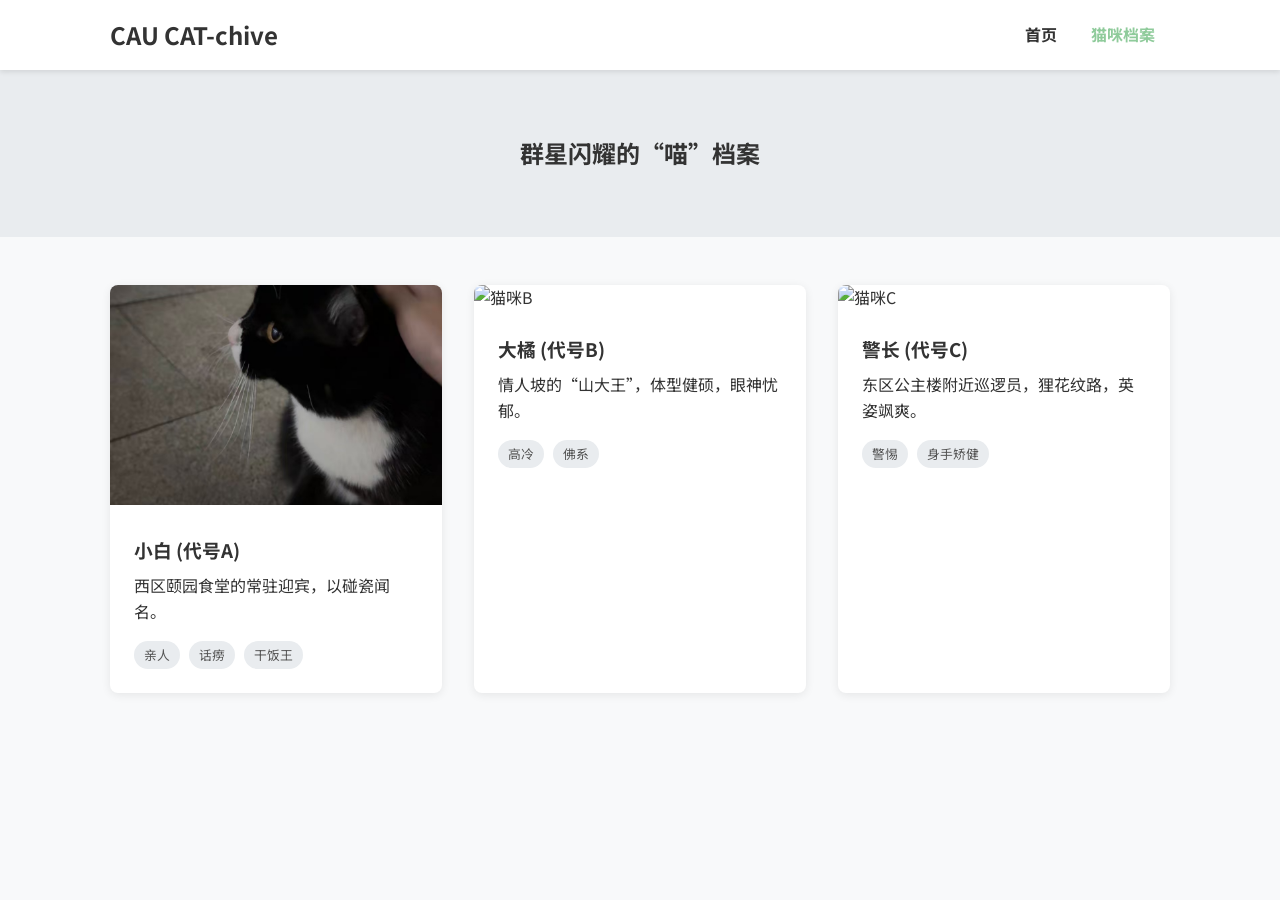
==== archive.html @ 64cd2632 "first commit" ====
<!DOCTYPE html>
<html lang="zh-CN">
<head>
    <meta charset="UTF-8">
    <meta name="viewport" content="width=device-width, initial-scale=1.0">
    <title>猫咪档案 - 农大“喵”星人档案</title>
    <link rel="stylesheet" href="css/style.css">
</head>
<body>
    <!-- 导航栏 -->
    <header class="navbar">
        <div class="container">
            <a href="index.html" class="logo">CAU CAT-chive</a>
            <nav class="nav-links">
                <a href="index.html">首页</a>
                <a href="archive.html" class="active">猫咪档案</a>
                <!-- <a href="guide.html">关怀指南</a> -->
            </nav>
        </div>
    </header>

    <!-- 主体内容 -->
    <main>
        <section class="page-header">
            <h1>群星闪耀的“喵”档案</h1>
        </section>

        <div class="container">
            <!-- 猫咪卡片网格 -->
            <div class="cat-grid">
                <!-- 猫咪A卡片 -->
                <a href="cat_A.html" class="cat-card">
                    <img src="images/cat_a_1.jpg" alt="猫咪A">
                    <div class="card-content">
                        <h3>小白 (代号A)</h3>
                        <p>西区颐园食堂的常驻迎宾，以碰瓷闻名。</p>
                        <div class="tags">
                            <span>亲人</span>
                            <span>话痨</span>
                            <span>干饭王</span>
                        </div>
                    </div>
                </a>

                <!-- 猫咪B卡片 -->
                <a href="cat_B.html" class="cat-card">
                    <img src="images/cat_b_1.jpg" alt="猫咪B">
                    <div class="card-content">
                        <h3>大橘 (代号B)</h3>
                        <p>情人坡的“山大王”，体型健硕，眼神忧郁。</p>
                        <div class="tags">
                            <span>高冷</span>
                            <span>佛系</span>
                        </div>
                    </div>
                </a>

                <!-- 猫咪C卡片 -->
                <a href="cat_C.html" class="cat-card">
                    <img src="images/cat_c_1.jpg" alt="猫咪C">
                    <div class="card-content">
                        <h3>警长 (代号C)</h3>
                        <p>东区公主楼附近巡逻员，狸花纹路，英姿飒爽。</p>
                        <div class="tags">
                            <span>警惕</span>
                            <span>身手矫健</span>
                        </div>
                    </div>
                </a>
                
                <!-- 你可以继续复制粘贴cat-card来添加更多猫咪 -->

            </div>
        </div>
    </main>
</body>
</html>
---- css/style.css ----
/* css/style.css */

/* --- 1. 全局与基础样式 --- */

/* 引入一个更美观的免费中文字体，瞬间提升气质 */
@import url('https://fonts.googleapis.com/css2?family=Noto+Sans+SC:wght@400;700&display=swap');

* {
    margin: 0;
    padding: 0;
    box-sizing: border-box;
}

body {
    font-family: 'Noto Sans SC', sans-serif; /* 应用字体 */
    background-color: #f8f9fa; /* 温和的背景色 */
    color: #333;
    line-height: 1.6;
}

.container {
    max-width: 1100px;
    margin: auto;
    padding: 0 20px;
}

a {
    text-decoration: none;
    color: #5b9279; /* 统一的链接颜色 */
}

/* --- 2. 导航栏样式 --- */
.navbar {
    background: #fff;
    padding: 1rem 0;
    box-shadow: 0 2px 5px rgba(0,0,0,0.1);
    position: sticky; /* 导航栏滚动时固定在顶部 */
    top: 0;
    z-index: 100;
}

.navbar .container {
    display: flex;
    justify-content: space-between;
    align-items: center;
}

.navbar .logo {
    font-size: 1.5rem;
    font-weight: 700;
    color: #333;
}

.navbar .nav-links a {
    color: #333;
    padding: 0 15px;
    font-weight: 700;
    transition: color 0.3s ease;
}

.navbar .nav-links a:hover,
.navbar .nav-links a.active {
    color: #8fcb9b; /* 悬停和当前页面的高亮色 */
}

/* --- 3. 首页 (index.html) 样式 --- */
.hero {
    height: 90vh;
    background: linear-gradient(rgba(0, 0, 0, 0.5), rgba(0, 0, 0, 0.5)), url('../images/hero-bg.jpg') no-repeat center center/cover;
    color: #fff;
    display: flex;
    flex-direction: column;
    justify-content: center;
    align-items: center;
    text-align: center;
}

.hero h1 {
    font-size: 3.5rem;
    margin-bottom: 1rem;
}

.hero p {
    font-size: 1.2rem;
    margin-bottom: 2rem;
}

.btn {
    display: inline-block;
    background: #8fcb9b;
    color: #fff;
    padding: 12px 30px;
    border-radius: 5px;
    font-size: 1.1rem;
    font-weight: 700;
    transition: background 0.3s ease;
}

.btn:hover {
    background: #5b9279;
}

/* --- 4. 档案总览页 (archive.html) 样式 --- */
.page-header {
    padding: 4rem 0;
    text-align: center;
    background: #e9ecef;
}

.cat-grid {
    display: grid;
    /* 【出彩点】使用Grid布局创建响应式网格 */
    grid-template-columns: repeat(auto-fit, minmax(300px, 1fr));
    gap: 2rem;
    padding: 3rem 0;
}

.cat-card {
    background: #fff;
    border-radius: 8px;
    box-shadow: 0 2px 10px rgba(0,0,0,0.08);
    overflow: hidden;
    display: block; /* 让整个卡片可点击 */
    color: #333;
    /* 【出彩点】为悬停动画做准备 */
    transition: transform 0.3s ease, box-shadow 0.3s ease;
}

/* 【出彩点】卡片悬停效果，可在报告中重点说明 */
.cat-card:hover {
    transform: translateY(-8px);
    box-shadow: 0 8px 20px rgba(0,0,0,0.12);
}

.cat-card img {
    width: 100%;
    height: 220px;
    object-fit: cover; /* 保证图片不变形 */
}

.card-content {
    padding: 1.5rem;
}

.card-content h3 {
    margin-bottom: 0.5rem;
}

.card-content .tags {
    margin-top: 1rem;
}

.card-content .tags span {
    display: inline-block;
    background: #e9ecef;
    color: #555;
    padding: 4px 10px;
    border-radius: 15px;
    font-size: 0.8rem;
    margin-right: 5px;
}

/* --- 5. 猫咪详情页 (cat_A.html) 样式 --- */
.cat-detail-layout {
    display: flex;
    gap: 3rem;
    padding: 3rem 0;
}

.cat-gallery {
    flex: 1; /* 占据一半空间 */
}

.cat-gallery .main-img {
    width: 100%;
    border-radius: 8px;
    margin-bottom: 1rem;
}

.cat-info {
    flex: 1; /* 占据另一半空间 */
}

.cat-info h1 {
    font-size: 2.5rem;
    margin-bottom: 0.5rem;
}

.cat-info .profile-card {
    background: #fff;
    padding: 1.5rem;
    border-radius: 8px;
    margin-top: 2rem;
    border-left: 5px solid #8fcb9b;
}

.cat-info .profile-card p {
    margin-bottom: 0.5rem;
}

.cat-info .story {
    margin-top: 2rem;
}

.back-link {
    display: inline-block;
    margin: 2rem 0;
    font-weight: 700;
}

/* --- 6. 响应式设计 --- */
/* 当屏幕宽度小于768px时应用这些样式 */
@media(max-width: 768px) {
    .hero h1 {
        font-size: 2.5rem;
    }

    .cat-detail-layout {
        flex-direction: column; /* 详情页的两栏变为上下堆叠 */
    }
}
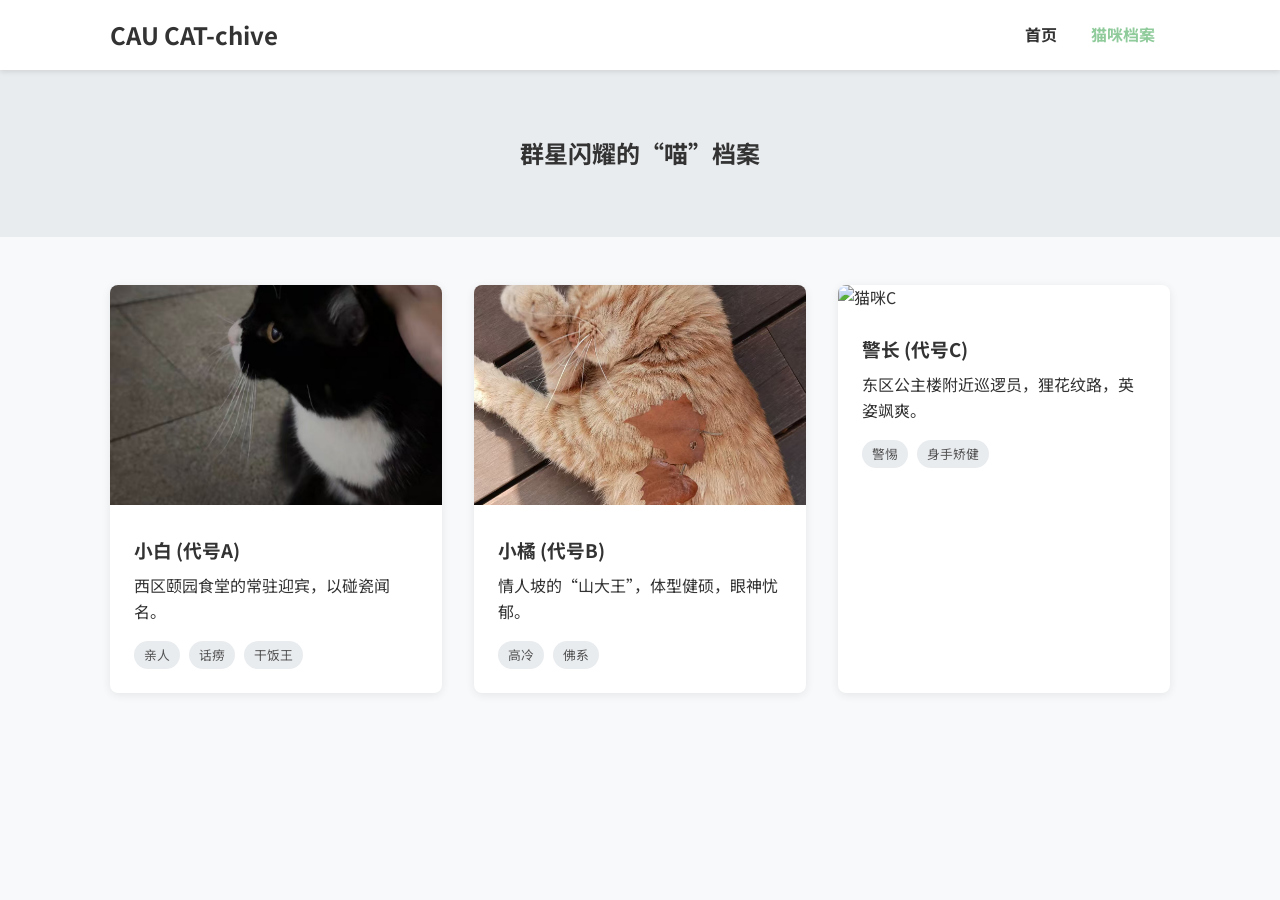
==== commit 56ebbf78: "更新了新的猫咪图片" ====
--- a/archive.html
+++ b/archive.html
@@ -46,7 +46,7 @@
                 <a href="cat_B.html" class="cat-card">
                     <img src="images/cat_b_1.jpg" alt="猫咪B">
                     <div class="card-content">
-                        <h3>大橘 (代号B)</h3>
+                        <h3>小橘 (代号B)</h3>
                         <p>情人坡的“山大王”，体型健硕，眼神忧郁。</p>
                         <div class="tags">
                             <span>高冷</span>
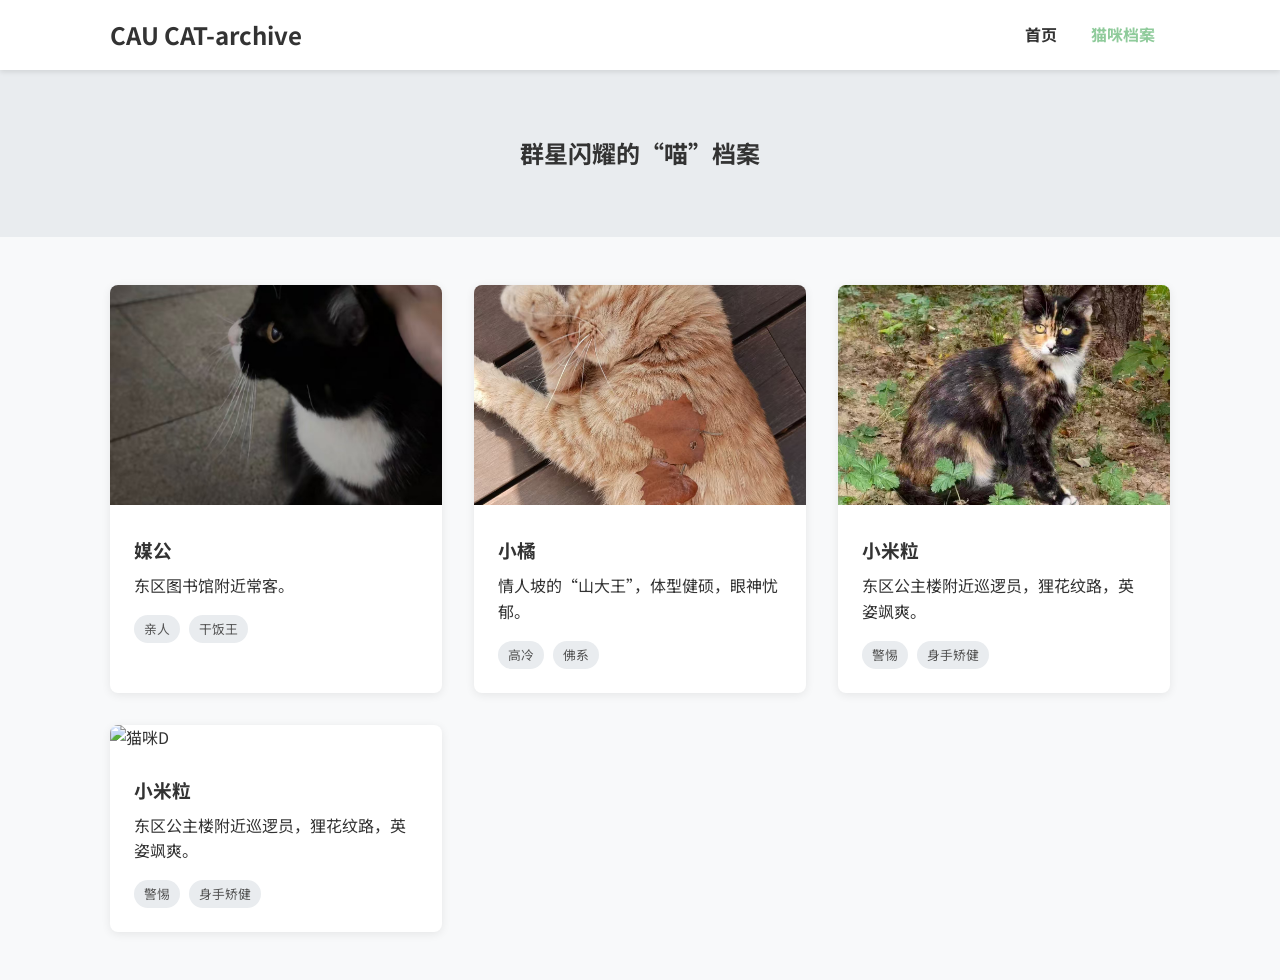
==== commit c739a133: "进行了部分完善，增加了缩略图" ====
--- a/archive.html
+++ b/archive.html
@@ -10,7 +10,7 @@
     <!-- 导航栏 -->
     <header class="navbar">
         <div class="container">
-            <a href="index.html" class="logo">CAU CAT-chive</a>
+            <a href="index.html" class="logo">CAU CAT-archive</a>
             <nav class="nav-links">
                 <a href="index.html">首页</a>
                 <a href="archive.html" class="active">猫咪档案</a>
@@ -32,11 +32,10 @@
                 <a href="cat_A.html" class="cat-card">
                     <img src="images/cat_a_1.jpg" alt="猫咪A">
                     <div class="card-content">
-                        <h3>小白 (代号A)</h3>
-                        <p>西区颐园食堂的常驻迎宾，以碰瓷闻名。</p>
+                        <h3>媒公 </h3>
+                        <p>东区图书馆附近常客。</p>
                         <div class="tags">
                             <span>亲人</span>
-                            <span>话痨</span>
                             <span>干饭王</span>
                         </div>
                     </div>
@@ -46,7 +45,7 @@
                 <a href="cat_B.html" class="cat-card">
                     <img src="images/cat_b_1.jpg" alt="猫咪B">
                     <div class="card-content">
-                        <h3>小橘 (代号B)</h3>
+                        <h3>小橘 </h3>
                         <p>情人坡的“山大王”，体型健硕，眼神忧郁。</p>
                         <div class="tags">
                             <span>高冷</span>
@@ -59,7 +58,7 @@
                 <a href="cat_C.html" class="cat-card">
                     <img src="images/cat_c_1.jpg" alt="猫咪C">
                     <div class="card-content">
-                        <h3>警长 (代号C)</h3>
+                        <h3>小米粒 </h3>
                         <p>东区公主楼附近巡逻员，狸花纹路，英姿飒爽。</p>
                         <div class="tags">
                             <span>警惕</span>
@@ -68,6 +67,18 @@
                     </div>
                 </a>
                 
+                                <!-- 猫咪D卡片 -->
+                <a href="cat_C.html" class="cat-card">
+                    <img src="images/cat_d_1.jpg" alt="猫咪D">
+                    <div class="card-content">
+                        <h3>小米粒 </h3>
+                        <p>东区公主楼附近巡逻员，狸花纹路，英姿飒爽。</p>
+                        <div class="tags">
+                            <span>警惕</span>
+                            <span>身手矫健</span>
+                        </div>
+                    </div>
+                </a>
                 <!-- 你可以继续复制粘贴cat-card来添加更多猫咪 -->
 
             </div>
--- a/css/style.css
+++ b/css/style.css
@@ -219,3 +219,33 @@
         flex-direction: column; /* 详情页的两栏变为上下堆叠 */
     }
 }
+
+/* --- 补充：缩略图样式 --- */
+.cat-gallery {
+    /* 确保缩略图容器有合适的布局上下文 */
+    display: flex;
+    flex-direction: column;
+    gap: 1rem;
+}
+
+.cat-gallery .thumb-img {
+    width: 80px; /* 固定缩略图宽度 */
+    height: 80px; /* 固定缩略图高度 */
+    object-fit: cover; /* 保持图片比例，避免拉伸 */
+    border-radius: 4px; /* 轻微圆角，增加美观度 */
+    cursor: pointer; /* 鼠标悬停时显示手型，提示可点击 */
+    border: 2px solid transparent; /* 预留边框空间，避免点击时布局跳动 */
+    transition: all 0.3s ease; /* 平滑过渡效果 */
+}
+
+/* 选中的缩略图高亮效果 */
+.cat-gallery .thumb-img.active {
+    border-color: #8fcb9b; /* 用主题色标记当前选中的缩略图 */
+}
+
+/* 缩略图容器，用于横向排列缩略图 */
+.cat-gallery .thumb-container {
+    display: flex;
+    gap: 0.5rem; /* 缩略图之间的间距 */
+    flex-wrap: wrap; /* 当缩略图数量多时自动换行 */
+}
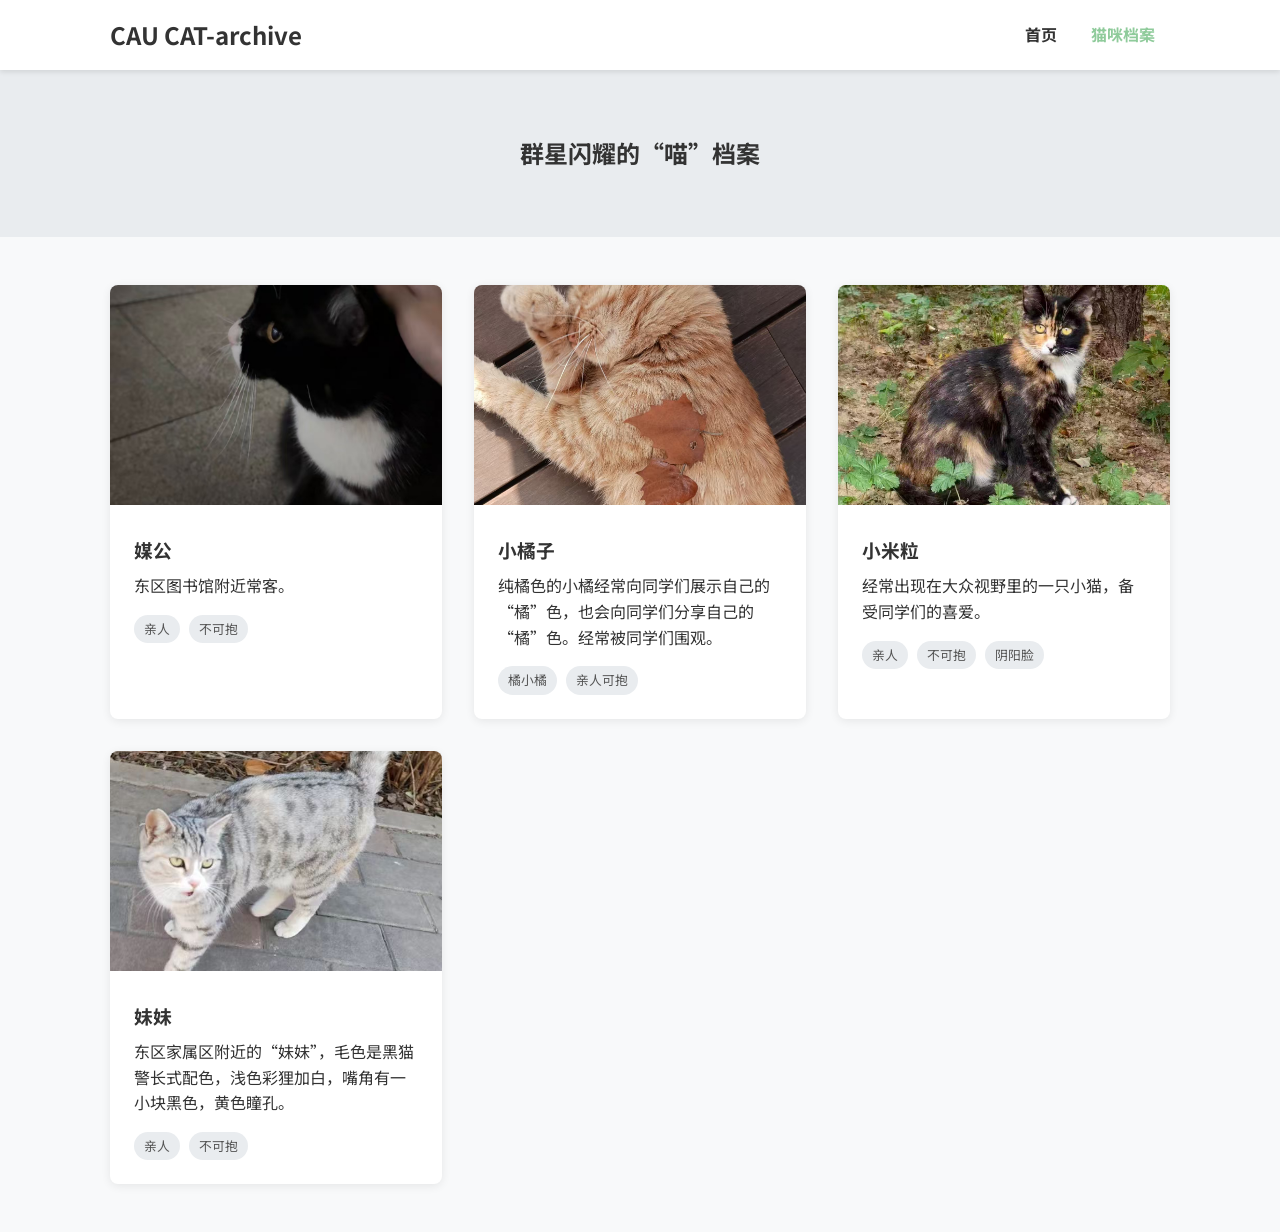
==== commit 63781aa6: "进行了内容和图片的补充" ====
--- a/archive.html
+++ b/archive.html
@@ -36,7 +36,7 @@
                         <p>东区图书馆附近常客。</p>
                         <div class="tags">
                             <span>亲人</span>
-                            <span>干饭王</span>
+                            <span>不可抱</span>
                         </div>
                     </div>
                 </a>
@@ -45,11 +45,11 @@
                 <a href="cat_B.html" class="cat-card">
                     <img src="images/cat_b_1.jpg" alt="猫咪B">
                     <div class="card-content">
-                        <h3>小橘 </h3>
-                        <p>情人坡的“山大王”，体型健硕，眼神忧郁。</p>
+                        <h3>小橘子</h3>
+                        <p>纯橘色的小橘经常向同学们展示自己的“橘”色，也会向同学们分享自己的“橘”色。经常被同学们围观。</p>
                         <div class="tags">
-                            <span>高冷</span>
-                            <span>佛系</span>
+                            <span>橘小橘</span>
+                            <span>亲人可抱</span>
                         </div>
                     </div>
                 </a>
@@ -59,23 +59,24 @@
                     <img src="images/cat_c_1.jpg" alt="猫咪C">
                     <div class="card-content">
                         <h3>小米粒 </h3>
-                        <p>东区公主楼附近巡逻员，狸花纹路，英姿飒爽。</p>
+                        <p>经常出现在大众视野里的一只小猫，备受同学们的喜爱。</p>
                         <div class="tags">
-                            <span>警惕</span>
-                            <span>身手矫健</span>
+                            <span>亲人</span>
+                            <span>不可抱</span>
+                            <span>阴阳脸</span>
                         </div>
                     </div>
                 </a>
                 
                                 <!-- 猫咪D卡片 -->
-                <a href="cat_C.html" class="cat-card">
+                <a href="cat_D.html" class="cat-card">
                     <img src="images/cat_d_1.jpg" alt="猫咪D">
                     <div class="card-content">
-                        <h3>小米粒 </h3>
-                        <p>东区公主楼附近巡逻员，狸花纹路，英姿飒爽。</p>
+                        <h3>妹妹 </h3>
+                        <p>东区家属区附近的“妹妹”，毛色是黑猫警长式配色，浅色彩狸加白，嘴角有一小块黑色，黄色瞳孔。</p>
                         <div class="tags">
-                            <span>警惕</span>
-                            <span>身手矫健</span>
+                            <span>亲人</span>
+                            <span>不可抱</span>
                         </div>
                     </div>
                 </a>
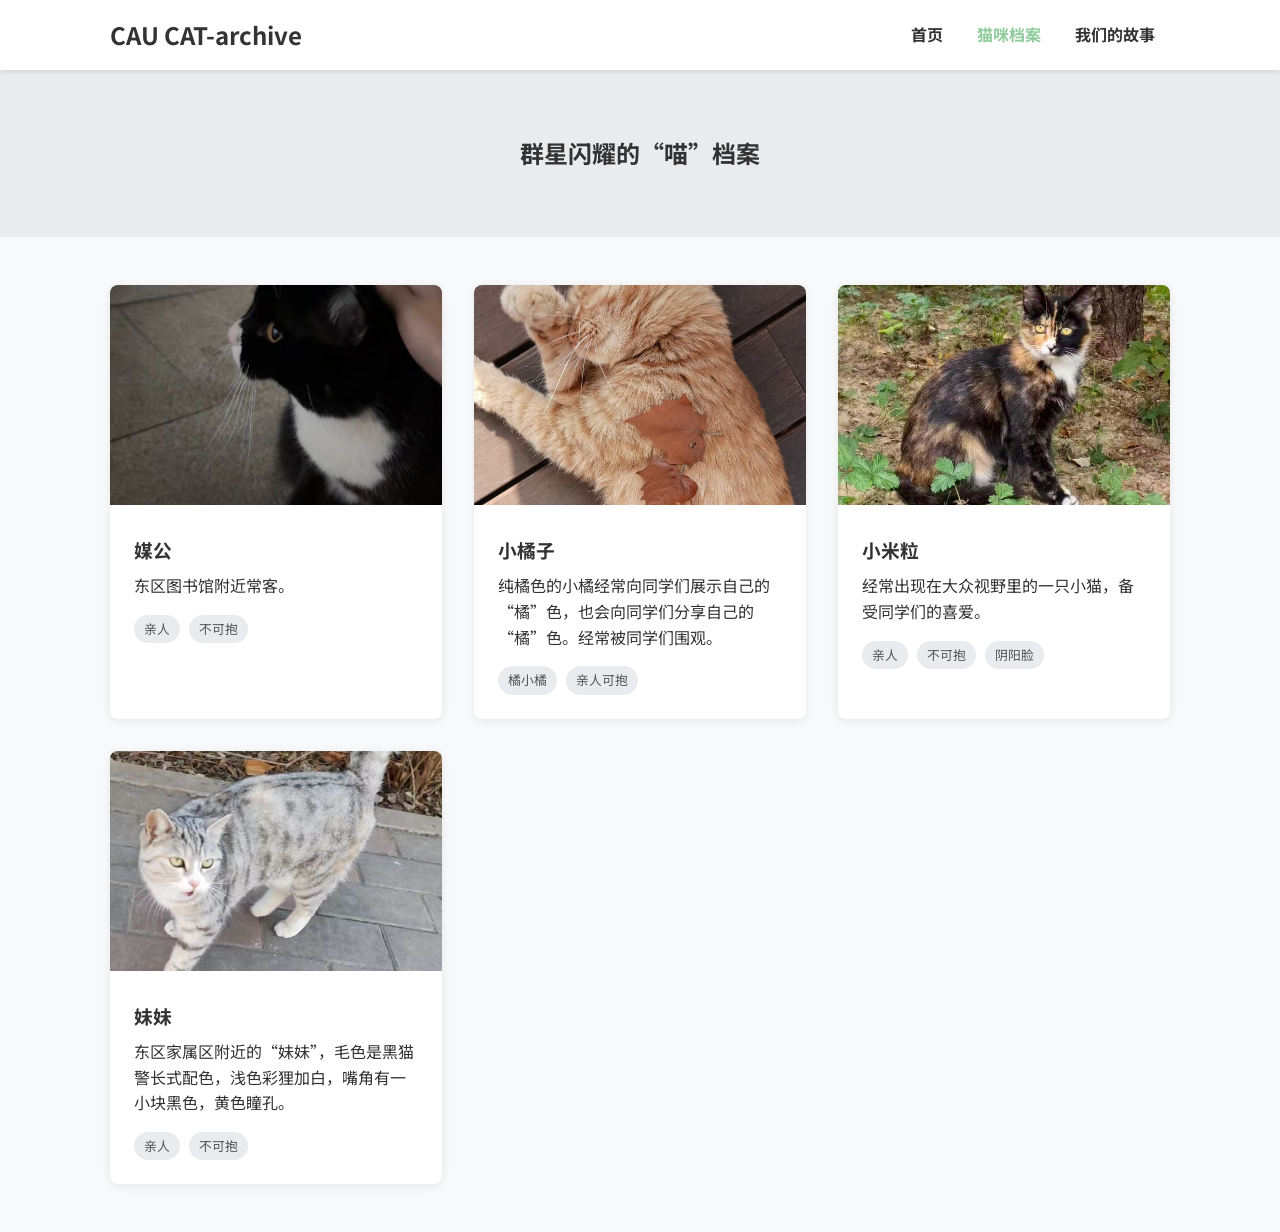
==== commit 5d53b423: "加入了我们的故事" ====
--- a/archive.html
+++ b/archive.html
@@ -14,6 +14,7 @@
             <nav class="nav-links">
                 <a href="index.html">首页</a>
                 <a href="archive.html" class="active">猫咪档案</a>
+                <a href="about.html">我们的故事</a>
                 <!-- <a href="guide.html">关怀指南</a> -->
             </nav>
         </div>
--- a/css/style.css
+++ b/css/style.css
@@ -248,4 +248,108 @@
     display: flex;
     gap: 0.5rem; /* 缩略图之间的间距 */
     flex-wrap: wrap; /* 当缩略图数量多时自动换行 */
-}+}
+
+/* 7.登录页面样式 */
+#login-page {
+    background-color: #f8f9fa;
+    padding: 2rem;
+    border-radius: 8px;
+    width: 300px;
+    margin: 50px auto;
+    box-shadow: 0 4px 12px rgba(0,0,0,0.1);
+}
+
+#login-page h2 {
+    text-align: center;
+    margin-bottom: 1.5rem;
+}
+
+#login-page form {
+    display: flex;
+    flex-direction: column;
+    gap: 1rem;
+}
+
+#login-page label {
+    font-weight: bold;
+}
+
+#login-page input {
+    padding: 0.8rem;
+    font-size: 1rem;
+    border: 1px solid #ccc;
+    border-radius: 4px;
+}
+
+#login-page button {
+    background-color: #8fcb9b;
+    color: #fff;
+    border: none;
+    padding: 0.8rem;
+    border-radius: 4px;
+    cursor: pointer;
+    font-weight: bold;
+    transition: background 0.3s;
+}
+
+#login-page button:hover {
+    background-color: #5b9279;
+}
+
+
+
+
+/* 关于我们页面 */
+#about-page {
+    background-color: #fff;
+    padding: 2rem;
+    margin: 2rem auto;
+    max-width: 1000px;
+    border-radius: 8px;
+    box-shadow: 0 4px 12px rgba(0,0,0,0.1);
+    text-align: center;
+}
+
+#about-page h1 {
+    font-size: 2.5rem;
+    color: #5b9279;
+    margin-bottom: 1.5rem;
+}
+
+.about-section {
+    margin-bottom: 2rem;
+    text-align: left;
+}
+
+.about-section h2 {
+    font-size: 1.8rem;
+    color: #8fcb9b;
+    margin-bottom: 1rem;
+}
+
+.about-section p {
+    font-size: 1.1rem;
+    line-height: 1.8;
+    color: #555;
+}
+
+.about-section ul {
+    list-style-type: none;
+    padding: 0;
+}
+
+.about-section ul li {
+    font-size: 1.1rem;
+    color: #555;
+    margin-bottom: 0.5rem;
+}
+
+/* 页脚样式 */
+footer {
+    background-color: #333;
+    color: #fff;
+    padding: 1rem;
+    text-align: center;
+    margin-top: 3rem;
+}
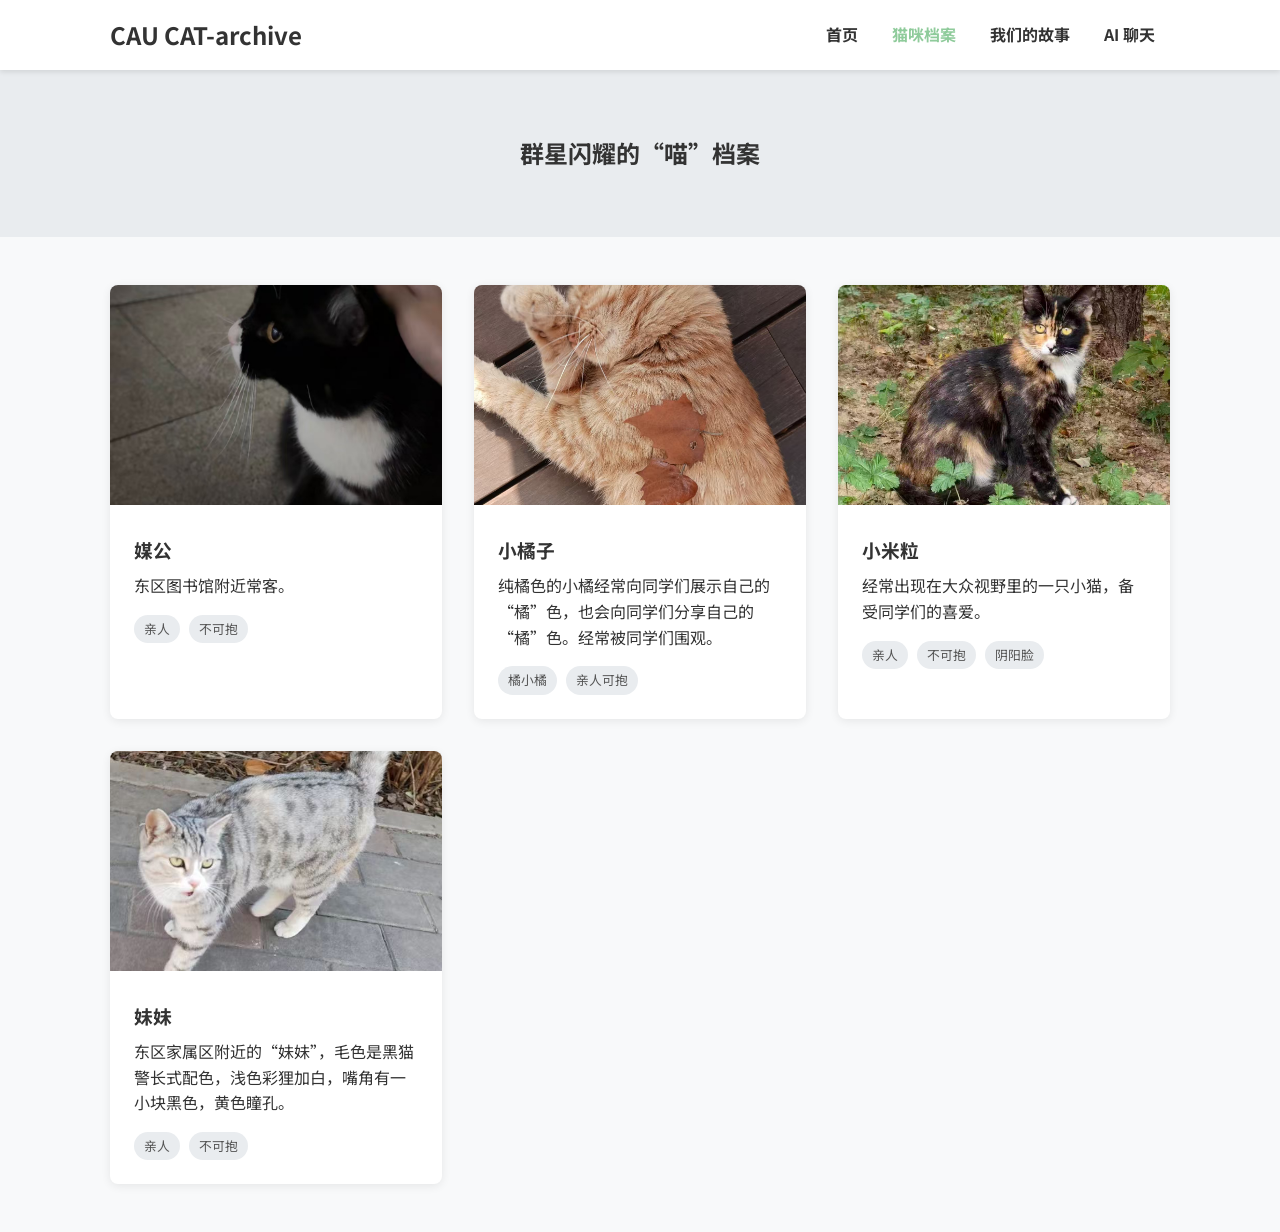
==== commit f477ca4e: "接入了ai模型" ====
--- a/archive.html
+++ b/archive.html
@@ -15,6 +15,8 @@
                 <a href="index.html">首页</a>
                 <a href="archive.html" class="active">猫咪档案</a>
                 <a href="about.html">我们的故事</a>
+                <a href="chat.html">AI 聊天</a>
+
                 <!-- <a href="guide.html">关怀指南</a> -->
             </nav>
         </div>
